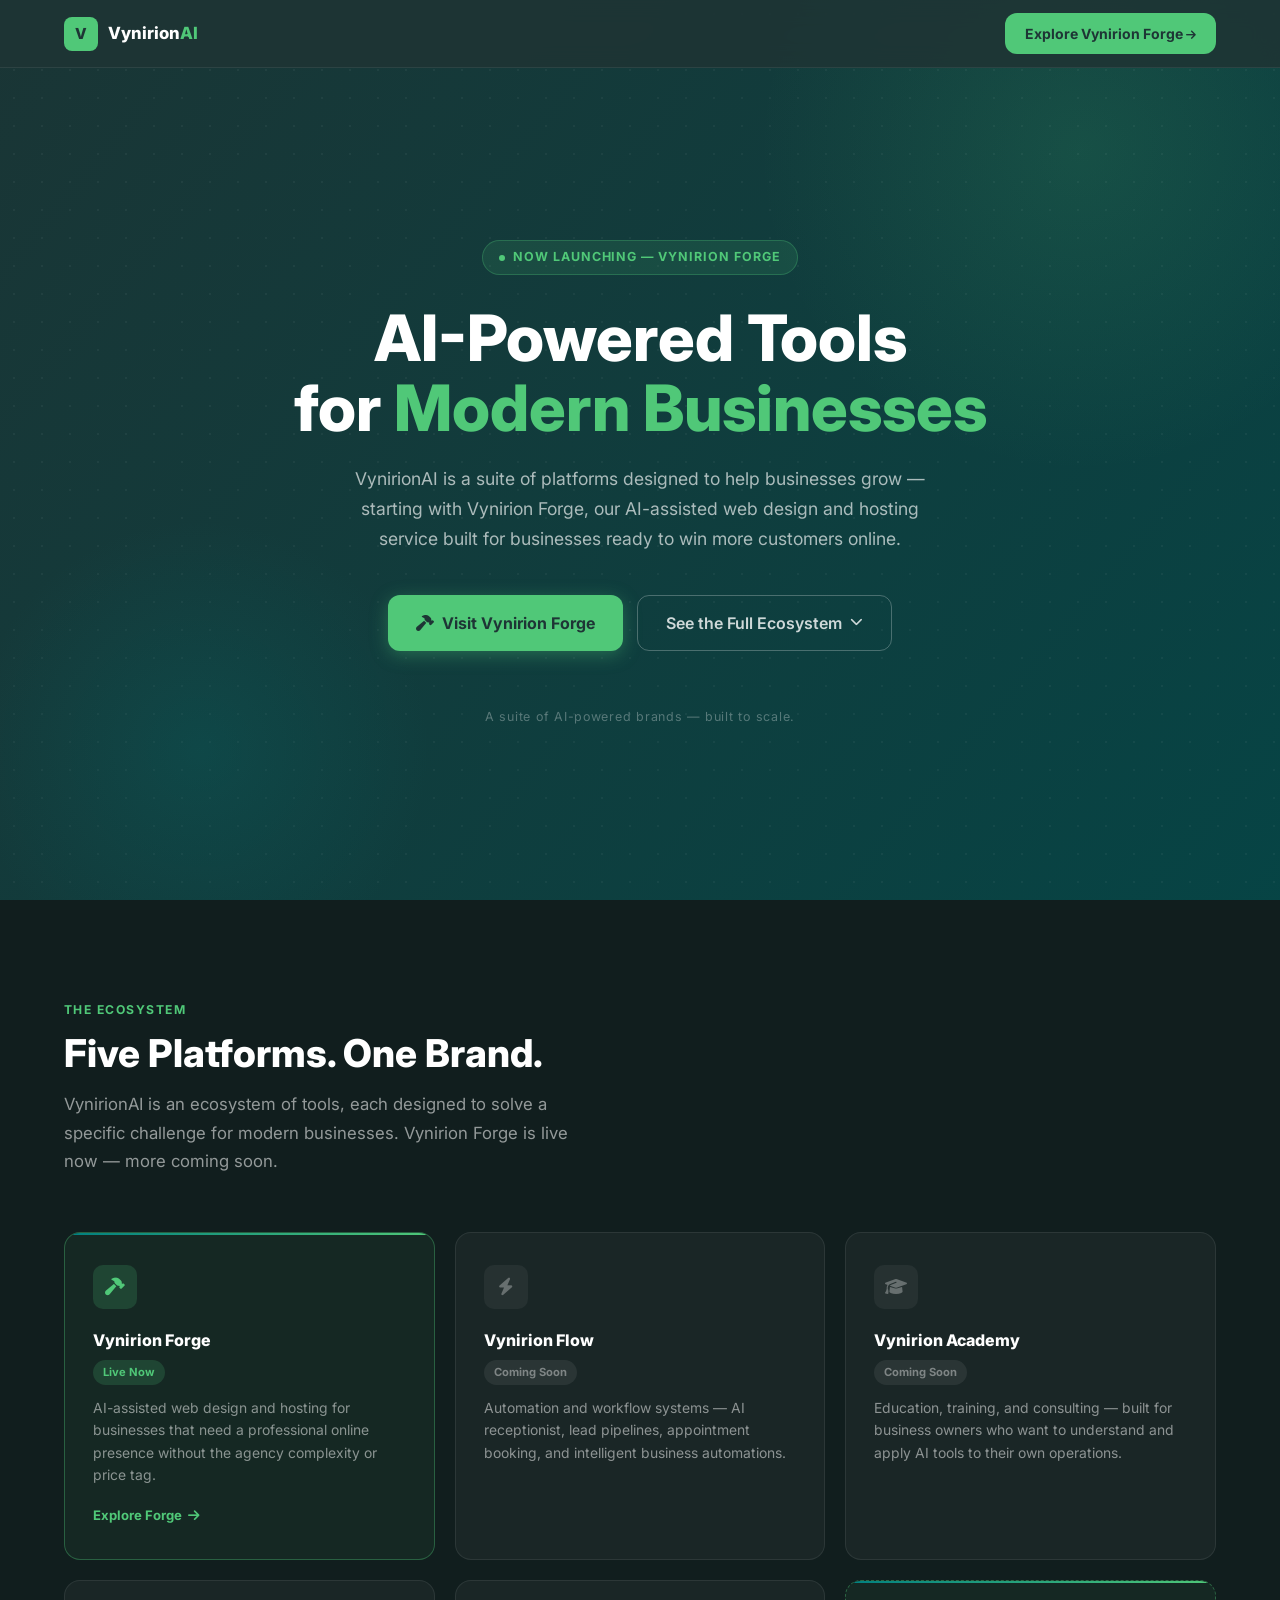
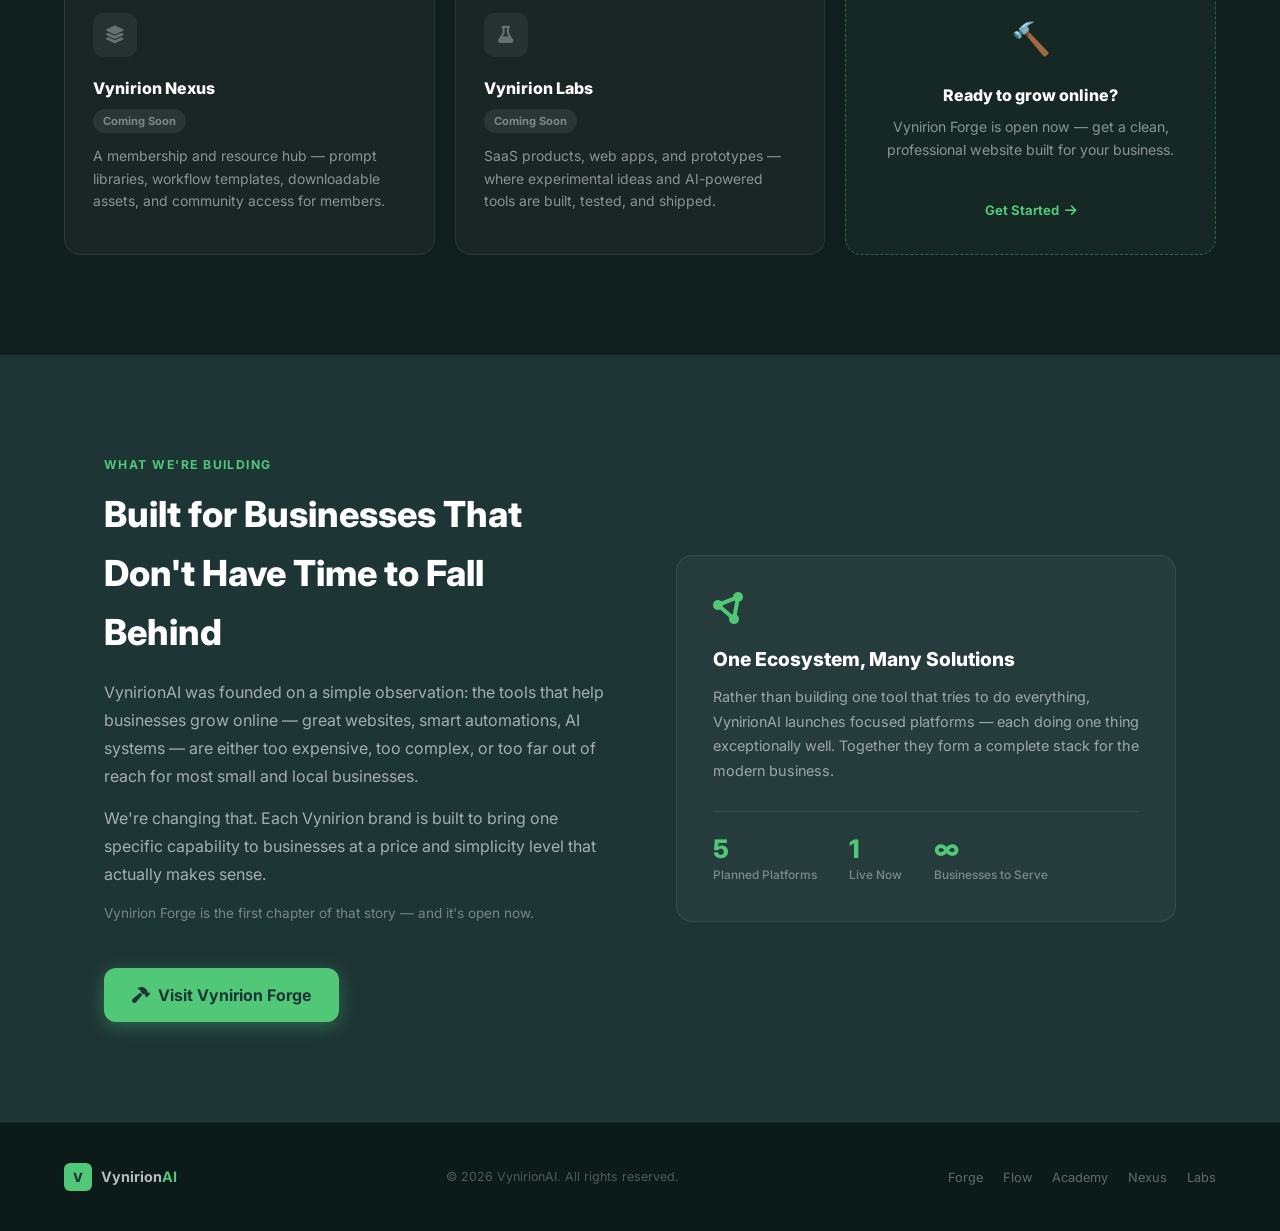
==== index.html @ cfecff51 "Add files via upload" ====
<!DOCTYPE html>
<html lang="en">
<head>
  <meta charset="UTF-8">
  <meta name="viewport" content="width=device-width, initial-scale=1.0">
  <title>VynirionAI — AI-Powered Tools for Modern Businesses</title>
  <meta name="description" content="VynirionAI is a suite of AI-powered platforms built for modern businesses. Currently launching Vynirion Forge — professional web design for businesses ready to grow.">

  <meta property="og:type"        content="website">
  <meta property="og:title"       content="VynirionAI — AI-Powered Tools for Modern Businesses">
  <meta property="og:description" content="The brand behind Vynirion Forge, Flow, Academy, Nexus, and Labs. Currently launching web design services for local businesses.">
  <meta property="og:url"         content="https://vynirionai.com"><!-- UPDATE -->
  <meta property="og:image"       content="https://vynirionai.com/assets/og.jpg"><!-- UPDATE -->
  <meta name="twitter:card"       content="summary_large_image">

  <link href="https://fonts.googleapis.com/css2?family=Inter:wght@400;500;600;700;800&display=swap" rel="stylesheet">
  <link rel="stylesheet" href="https://cdnjs.cloudflare.com/ajax/libs/font-awesome/6.5.0/css/all.min.css">
  <link rel="stylesheet" href="style.css">
</head>
<body>

  <!-- NAV -->
  <nav id="nav">
    <a href="#" class="nav-logo">
      <div class="nav-logo-mark">V</div>
      <span class="nav-logo-name">Vynirion<span class="nav-logo-ai">AI</span></span>
    </a>
    <!-- UPDATE: replace # with forge.vynirionai.com once DNS is live -->
    <a href="https://forge.vynirionai.com" class="nav-cta">
      Explore Vynirion Forge <i class="fa-solid fa-arrow-right" style="font-size:.8em;"></i>
    </a>
  </nav>


  <!-- HERO -->
  <section class="hero">
    <div class="hero-grid"></div>
    <div class="hero-inner">

      <div class="hero-eyebrow">
        <span></span> Now Launching — Vynirion Forge
      </div>

      <h1>AI-Powered Tools<br>for <em>Modern Businesses</em></h1>

      <p class="hero-sub">
        VynirionAI is a suite of platforms designed to help businesses grow — starting with Vynirion Forge, our AI-assisted web design and hosting service built for businesses ready to win more customers online.
      </p>

      <div class="hero-actions">
        <!-- UPDATE: replace # with forge.vynirionai.com -->
        <a href="https://forge.vynirionai.com" class="btn-primary">
          <i class="fa-solid fa-hammer"></i> Visit Vynirion Forge
        </a>
        <a href="#ecosystem" class="btn-ghost">
          See the Full Ecosystem <i class="fa-solid fa-chevron-down" style="font-size:.8em;"></i>
        </a>
      </div>

      <p class="hero-powered">A suite of AI-powered brands &mdash; built to scale.</p>
    </div>
  </section>


  <!-- ECOSYSTEM SECTION -->
  <section class="ecosystem" id="ecosystem">
    <div style="max-width:1200px;margin:0 auto;">
      <div class="section-header">
        <div class="section-label">The Ecosystem</div>
        <h2 class="section-title">Five Platforms. One Brand.</h2>
        <p class="section-sub">VynirionAI is an ecosystem of tools, each designed to solve a specific challenge for modern businesses. Vynirion Forge is live now — more coming soon.</p>
      </div>

      <div class="eco-grid">

        <!-- Forge — ACTIVE -->
        <!-- UPDATE: replace href with forge.vynirionai.com -->
        <a href="https://forge.vynirionai.com" class="eco-card active">
          <div class="eco-card-icon"><i class="fa-solid fa-hammer"></i></div>
          <h3>Vynirion Forge</h3>
          <span class="eco-tag tag-live">Live Now</span>
          <p>AI-assisted web design and hosting for businesses that need a professional online presence without the agency complexity or price tag.</p>
          <span class="eco-arrow">Explore Forge <i class="fa-solid fa-arrow-right"></i></span>
        </a>

        <!-- Flow — Coming Soon -->
        <div class="eco-card coming-soon">
          <div class="eco-card-icon" style="background:rgba(255,255,255,.05);color:rgba(255,255,255,.3);"><i class="fa-solid fa-bolt"></i></div>
          <h3>Vynirion Flow</h3>
          <span class="eco-tag tag-soon">Coming Soon</span>
          <p>Automation and workflow systems — AI receptionist, lead pipelines, appointment booking, and intelligent business automations.</p>
        </div>

        <!-- Academy — Coming Soon -->
        <div class="eco-card coming-soon">
          <div class="eco-card-icon" style="background:rgba(255,255,255,.05);color:rgba(255,255,255,.3);"><i class="fa-solid fa-graduation-cap"></i></div>
          <h3>Vynirion Academy</h3>
          <span class="eco-tag tag-soon">Coming Soon</span>
          <p>Education, training, and consulting — built for business owners who want to understand and apply AI tools to their own operations.</p>
        </div>

        <!-- Nexus — Coming Soon -->
        <div class="eco-card coming-soon">
          <div class="eco-card-icon" style="background:rgba(255,255,255,.05);color:rgba(255,255,255,.3);"><i class="fa-solid fa-layer-group"></i></div>
          <h3>Vynirion Nexus</h3>
          <span class="eco-tag tag-soon">Coming Soon</span>
          <p>A membership and resource hub — prompt libraries, workflow templates, downloadable assets, and community access for members.</p>
        </div>

        <!-- Labs — Coming Soon -->
        <div class="eco-card coming-soon">
          <div class="eco-card-icon" style="background:rgba(255,255,255,.05);color:rgba(255,255,255,.3);"><i class="fa-solid fa-flask"></i></div>
          <h3>Vynirion Labs</h3>
          <span class="eco-tag tag-soon">Coming Soon</span>
          <p>SaaS products, web apps, and prototypes — where experimental ideas and AI-powered tools are built, tested, and shipped.</p>
        </div>

        <!-- Forge CTA card -->
        <a href="https://forge.vynirionai.com" class="eco-card active" style="display:flex;flex-direction:column;justify-content:center;text-align:center;border-style:dashed;border-color:rgba(80,200,120,.4);"><!-- UPDATE href -->
          <div style="font-size:2rem;margin-bottom:16px;">🔨</div>
          <h3 style="margin-bottom:8px;">Ready to grow online?</h3>
          <p style="margin-bottom:20px;font-size:.88rem;">Vynirion Forge is open now — get a clean, professional website built for your business.</p>
          <span class="eco-arrow" style="justify-content:center;">Get Started <i class="fa-solid fa-arrow-right"></i></span>
        </a>

      </div>
    </div>
  </section>


  <!-- MISSION SECTION -->
  <section class="mission-section">
    <div class="mission">
      <div>
        <div class="mission-label">What We're Building</div>
        <h2>Built for Businesses That Don't Have Time to Fall Behind</h2>
        <p>VynirionAI was founded on a simple observation: the tools that help businesses grow online — great websites, smart automations, AI systems — are either too expensive, too complex, or too far out of reach for most small and local businesses.</p>
        <p>We're changing that. Each Vynirion brand is built to bring one specific capability to businesses at a price and simplicity level that actually makes sense.</p>
        <p style="color:rgba(255,255,255,.4);font-size:.85rem;">Vynirion Forge is the first chapter of that story — and it's open now.</p>
        <!-- UPDATE: replace # -->
        <a href="https://forge.vynirionai.com" class="btn-primary" style="margin-top:28px;display:inline-flex;">
          <i class="fa-solid fa-hammer"></i> Visit Vynirion Forge
        </a>
      </div>

      <div>
        <div class="mission-card">
          <i class="fa-solid fa-circle-nodes"></i>
          <h3>One Ecosystem, Many Solutions</h3>
          <p>Rather than building one tool that tries to do everything, VynirionAI launches focused platforms — each doing one thing exceptionally well. Together they form a complete stack for the modern business.</p>
          <div class="mission-stat">
            <div>
              <div class="mstat-num">5</div>
              <div class="mstat-label">Planned Platforms</div>
            </div>
            <div>
              <div class="mstat-num">1</div>
              <div class="mstat-label">Live Now</div>
            </div>
            <div>
              <div class="mstat-num">∞</div>
              <div class="mstat-label">Businesses to Serve</div>
            </div>
          </div>
        </div>
      </div>
    </div>
  </section>


  <!-- FOOTER -->
  <footer>
    <a href="#" class="footer-logo">
      <div class="footer-logo-mark">V</div>
      <span class="footer-logo-name">Vynirion<span class="footer-logo-ai">AI</span></span>
    </a>
    <span class="footer-copy">&copy; 2026 VynirionAI. All rights reserved.</span>
    <div class="footer-links">
      <!-- UPDATE: add real links as each brand launches -->
      <a href="https://forge.vynirionai.com">Forge</a>
      <a href="#">Flow</a>
      <a href="#">Academy</a>
      <a href="#">Nexus</a>
      <a href="#">Labs</a>
    </div>
  </footer>


  <script src="script.js"></script>
</body>
</html>
---- style.css ----
/* ============================================================
   VYNIRIONAI — style.css  (Hub / Brand page)

   Same brand tokens as all VynirionAI properties.
   --teal:    #008080  Teal Blue
   --emerald: #50C878  Muted Emerald Green
   --ivory:   #FFFFF0  Soft Ivory
   --slate:   #2F4F4F  Dark Slate Grey
   ============================================================ */

*, *::before, *::after { box-sizing: border-box; margin: 0; padding: 0; }
html { scroll-behavior: smooth; }

:root {
  --teal:         #008080;
  --teal-dark:    #006666;
  --emerald:      #50C878;
  --emerald-dark: #3aaf5e;
  --ivory:        #FFFFF0;
  --slate:        #2F4F4F;
  --slate-dark:   #1e3535;
  --white:        #ffffff;
  --gray:         rgba(255,255,255,.6);
  --font:         'Inter', sans-serif;
  --radius:       12px;
  --nav-h:        68px;
}

body {
  font-family: var(--font);
  background: var(--slate-dark);
  color: var(--white);
  line-height: 1.65;
  overflow-x: hidden;
}

/* ── NAV ── */
nav {
  position: fixed; top: 0; left: 0; right: 0; z-index: 100;
  height: var(--nav-h);
  display: flex; align-items: center; justify-content: space-between;
  padding: 0 5%;
  background: rgba(30,53,53,.9);
  backdrop-filter: blur(12px);
  border-bottom: 1px solid rgba(255,255,255,.07);
  transition: background .3s;
}
nav.scrolled { background: rgba(20,40,40,.97); box-shadow: 0 2px 20px rgba(0,0,0,.3); }

.nav-logo { display: flex; align-items: center; gap: 10px; text-decoration: none; }
.nav-logo-mark {
  width: 34px; height: 34px; border-radius: 8px; background: var(--emerald);
  display: flex; align-items: center; justify-content: center;
  color: var(--slate-dark); font-size: .95rem; font-weight: 800;
  transition: transform .3s;
}
.nav-logo:hover .nav-logo-mark { transform: rotate(8deg) scale(1.05); }
.nav-logo-name { color: var(--white); font-size: 1.05rem; font-weight: 800; }
.nav-logo-ai   { color: var(--emerald); }

.nav-cta {
  background: var(--emerald); color: var(--slate-dark);
  padding: 9px 20px; border-radius: var(--radius);
  font-weight: 700; font-size: .875rem;
  text-decoration: none; transition: background .2s, transform .15s;
}
.nav-cta:hover { background: var(--emerald-dark); transform: translateY(-1px); }

/* ── HERO ── */
.hero {
  min-height: 100vh;
  padding-top: var(--nav-h);
  display: flex; align-items: center;
  position: relative; overflow: hidden;
  background: linear-gradient(-50deg, #111e1e, #1e3535, #00494a, #1a3535);
  background-size: 400% 400%;
  animation: bgShift 20s ease infinite;
}
@keyframes bgShift {
  0%,100% { background-position: 0% 50%; }
  50%      { background-position: 100% 50%; }
}

/* Glow orbs */
.hero::before {
  content: ''; position: absolute;
  width: 700px; height: 700px; border-radius: 50%;
  background: radial-gradient(circle, rgba(80,200,120,.13) 0%, transparent 65%);
  top: -200px; right: -150px;
  animation: orb 14s ease-in-out infinite;
}
.hero::after {
  content: ''; position: absolute;
  width: 500px; height: 500px; border-radius: 50%;
  background: radial-gradient(circle, rgba(0,128,128,.18) 0%, transparent 65%);
  bottom: -100px; left: -50px;
  animation: orb 18s ease-in-out infinite reverse;
}
@keyframes orb {
  0%,100% { transform: translate(0,0); }
  50%      { transform: translate(40px,-40px); }
}

/* Dot grid */
.hero-grid {
  position: absolute; inset: 0;
  background-image: radial-gradient(rgba(255,255,255,.045) 1px, transparent 1px);
  background-size: 28px 28px;
  pointer-events: none;
}

.hero-inner {
  position: relative; z-index: 2;
  width: 100%; max-width: 900px;
  margin: 0 auto; padding: 80px 5%;
  text-align: center;
}

.hero-eyebrow {
  display: inline-flex; align-items: center; gap: 8px;
  background: rgba(80,200,120,.12); border: 1px solid rgba(80,200,120,.28);
  color: var(--emerald); padding: 6px 16px; border-radius: 100px;
  font-size: .78rem; font-weight: 700; letter-spacing: .08em;
  text-transform: uppercase; margin-bottom: 28px;
}
.hero-eyebrow span { width: 6px; height: 6px; border-radius: 50%; background: var(--emerald); animation: pulse 2s ease infinite; }
@keyframes pulse { 0%,100%{opacity:1;transform:scale(1)} 50%{opacity:.5;transform:scale(.8)} }

.hero h1 {
  font-size: clamp(2.4rem, 5vw, 4rem);
  font-weight: 800; line-height: 1.1;
  color: var(--white); margin-bottom: 20px;
}
.hero h1 em { color: var(--emerald); font-style: normal; }

.hero-sub {
  font-size: 1.1rem; color: rgba(255,255,255,.65);
  max-width: 600px; margin: 0 auto 40px; line-height: 1.72;
}

.hero-actions { display: flex; gap: 14px; justify-content: center; flex-wrap: wrap; margin-bottom: 56px; }

.btn-primary {
  display: inline-flex; align-items: center; gap: 8px;
  background: var(--emerald); color: var(--slate-dark);
  padding: 14px 28px; border-radius: var(--radius);
  font-weight: 700; font-size: 1rem; text-decoration: none;
  transition: background .2s, transform .15s, box-shadow .2s;
  box-shadow: 0 4px 18px rgba(80,200,120,.35);
}
.btn-primary:hover { background: var(--emerald-dark); transform: translateY(-2px); box-shadow: 0 8px 28px rgba(80,200,120,.45); }

.btn-ghost {
  display: inline-flex; align-items: center; gap: 8px;
  background: transparent; color: rgba(255,255,255,.8);
  padding: 14px 28px; border-radius: var(--radius);
  font-weight: 600; font-size: 1rem; text-decoration: none;
  border: 1.5px solid rgba(255,255,255,.25);
  transition: border-color .2s, color .2s, transform .15s;
}
.btn-ghost:hover { border-color: var(--emerald); color: var(--emerald); transform: translateY(-2px); }

/* Powered-by strip in hero */
.hero-powered {
  font-size: .78rem; color: rgba(255,255,255,.3);
  letter-spacing: .06em;
}

/* ── ECOSYSTEM SECTION ── */
.ecosystem {
  padding: 100px 5%;
  background: #111e1e;
}
.section-label {
  color: var(--emerald); font-size: .76rem; font-weight: 700;
  letter-spacing: .12em; text-transform: uppercase; margin-bottom: 10px;
}
.section-title {
  font-size: clamp(1.8rem, 3vw, 2.6rem); font-weight: 800;
  color: var(--white); margin-bottom: 14px; line-height: 1.2;
}
.section-sub {
  font-size: 1.05rem; color: rgba(255,255,255,.55);
  max-width: 540px; line-height: 1.7;
}
.section-header { margin-bottom: 56px; }

.eco-grid {
  display: grid;
  grid-template-columns: repeat(3, 1fr);
  gap: 20px;
}

.eco-card {
  background: rgba(255,255,255,.04);
  border: 1px solid rgba(255,255,255,.08);
  border-radius: 16px; padding: 32px 28px;
  transition: border-color .2s, background .2s, transform .2s;
  position: relative; overflow: hidden;
  text-decoration: none; color: inherit;
  display: block;
}
.eco-card::before {
  content: ''; position: absolute; top: 0; left: 0; right: 0; height: 2px;
  background: linear-gradient(to right, var(--teal), var(--emerald));
  opacity: 0; transition: opacity .2s;
}
.eco-card.active { border-color: rgba(80,200,120,.35); background: rgba(80,200,120,.06); }
.eco-card.active::before { opacity: 1; }
.eco-card:hover:not(.coming-soon) { border-color: rgba(80,200,120,.3); background: rgba(80,200,120,.05); transform: translateY(-3px); }
.eco-card:hover:not(.coming-soon)::before { opacity: .7; }

.eco-card-icon {
  width: 44px; height: 44px; border-radius: 10px;
  background: rgba(80,200,120,.12);
  display: flex; align-items: center; justify-content: center;
  color: var(--emerald); font-size: 1.1rem;
  margin-bottom: 18px;
}
.eco-card.active .eco-card-icon { background: rgba(80,200,120,.18); }
.eco-card h3 { font-size: 1rem; font-weight: 800; color: var(--white); margin-bottom: 4px; }
.eco-card .eco-tag {
  font-size: .7rem; font-weight: 700; padding: 3px 10px;
  border-radius: 100px; margin-bottom: 12px; display: inline-block;
}
.tag-live { background: rgba(80,200,120,.18); color: var(--emerald); }
.tag-soon { background: rgba(255,255,255,.07); color: rgba(255,255,255,.4); }
.eco-card p { font-size: .87rem; color: rgba(255,255,255,.5); line-height: 1.62; }
.eco-card .eco-arrow {
  display: inline-flex; align-items: center; gap: 6px;
  color: var(--emerald); font-size: .82rem; font-weight: 700;
  margin-top: 18px; text-decoration: none;
  transition: gap .2s;
}
.eco-card:hover .eco-arrow { gap: 10px; }

/* ── ABOUT / MISSION ── */
.mission {
  padding: 100px 5%;
  background: var(--slate-dark);
  display: grid; grid-template-columns: 1fr 1fr;
  gap: 72px; align-items: center;
  max-width: 1200px; margin: 0 auto;
}
/* wrap in section for full-width bg */
.mission-section { background: var(--slate-dark); }
.mission-label { color: var(--emerald); font-size: .76rem; font-weight: 700; letter-spacing: .12em; text-transform: uppercase; margin-bottom: 10px; }
.mission h2 { font-size: clamp(1.8rem, 2.8vw, 2.4rem); font-weight: 800; color: var(--white); margin-bottom: 16px; }
.mission p { font-size: 1rem; color: rgba(255,255,255,.6); line-height: 1.75; margin-bottom: 14px; }

.mission-card {
  background: rgba(255,255,255,.04); border: 1px solid rgba(255,255,255,.08);
  border-radius: 16px; padding: 36px;
}
.mission-card i { font-size: 2rem; color: var(--emerald); margin-bottom: 20px; display: block; }
.mission-card h3 { font-size: 1.2rem; font-weight: 800; color: var(--white); margin-bottom: 10px; }
.mission-card p { font-size: .9rem; color: rgba(255,255,255,.55); line-height: 1.7; }
.mission-stat { display: flex; gap: 32px; margin-top: 28px; padding-top: 24px; border-top: 1px solid rgba(255,255,255,.08); }
.mstat-num { font-size: 1.6rem; font-weight: 800; color: var(--emerald); line-height: 1; }
.mstat-label { font-size: .74rem; color: rgba(255,255,255,.4); font-weight: 500; margin-top: 4px; }

/* ── FOOTER ── */
footer {
  background: #0d1a1a;
  padding: 40px 5%;
  display: flex; align-items: center; justify-content: space-between;
  flex-wrap: wrap; gap: 16px;
  border-top: 1px solid rgba(255,255,255,.06);
}
.footer-logo { display: flex; align-items: center; gap: 9px; text-decoration: none; }
.footer-logo-mark {
  width: 28px; height: 28px; border-radius: 6px; background: var(--emerald);
  display: flex; align-items: center; justify-content: center;
  color: var(--slate-dark); font-size: .8rem; font-weight: 800;
}
.footer-logo-name { color: rgba(255,255,255,.7); font-weight: 700; font-size: .9rem; }
.footer-logo-ai { color: var(--emerald); }
.footer-copy { font-size: .78rem; color: rgba(255,255,255,.28); }
.footer-links { display: flex; gap: 20px; }
.footer-links a { color: rgba(255,255,255,.35); text-decoration: none; font-size: .8rem; transition: color .2s; }
.footer-links a:hover { color: var(--emerald); }

/* ── RESPONSIVE ── */
@media (max-width: 900px) {
  .eco-grid { grid-template-columns: repeat(2, 1fr); }
  .mission { grid-template-columns: 1fr; gap: 40px; padding: 64px 5%; }
}
@media (max-width: 600px) {
  .eco-grid { grid-template-columns: 1fr; }
  .hero-actions { flex-direction: column; align-items: center; }
  footer { flex-direction: column; text-align: center; }
  .footer-links { justify-content: center; }
}
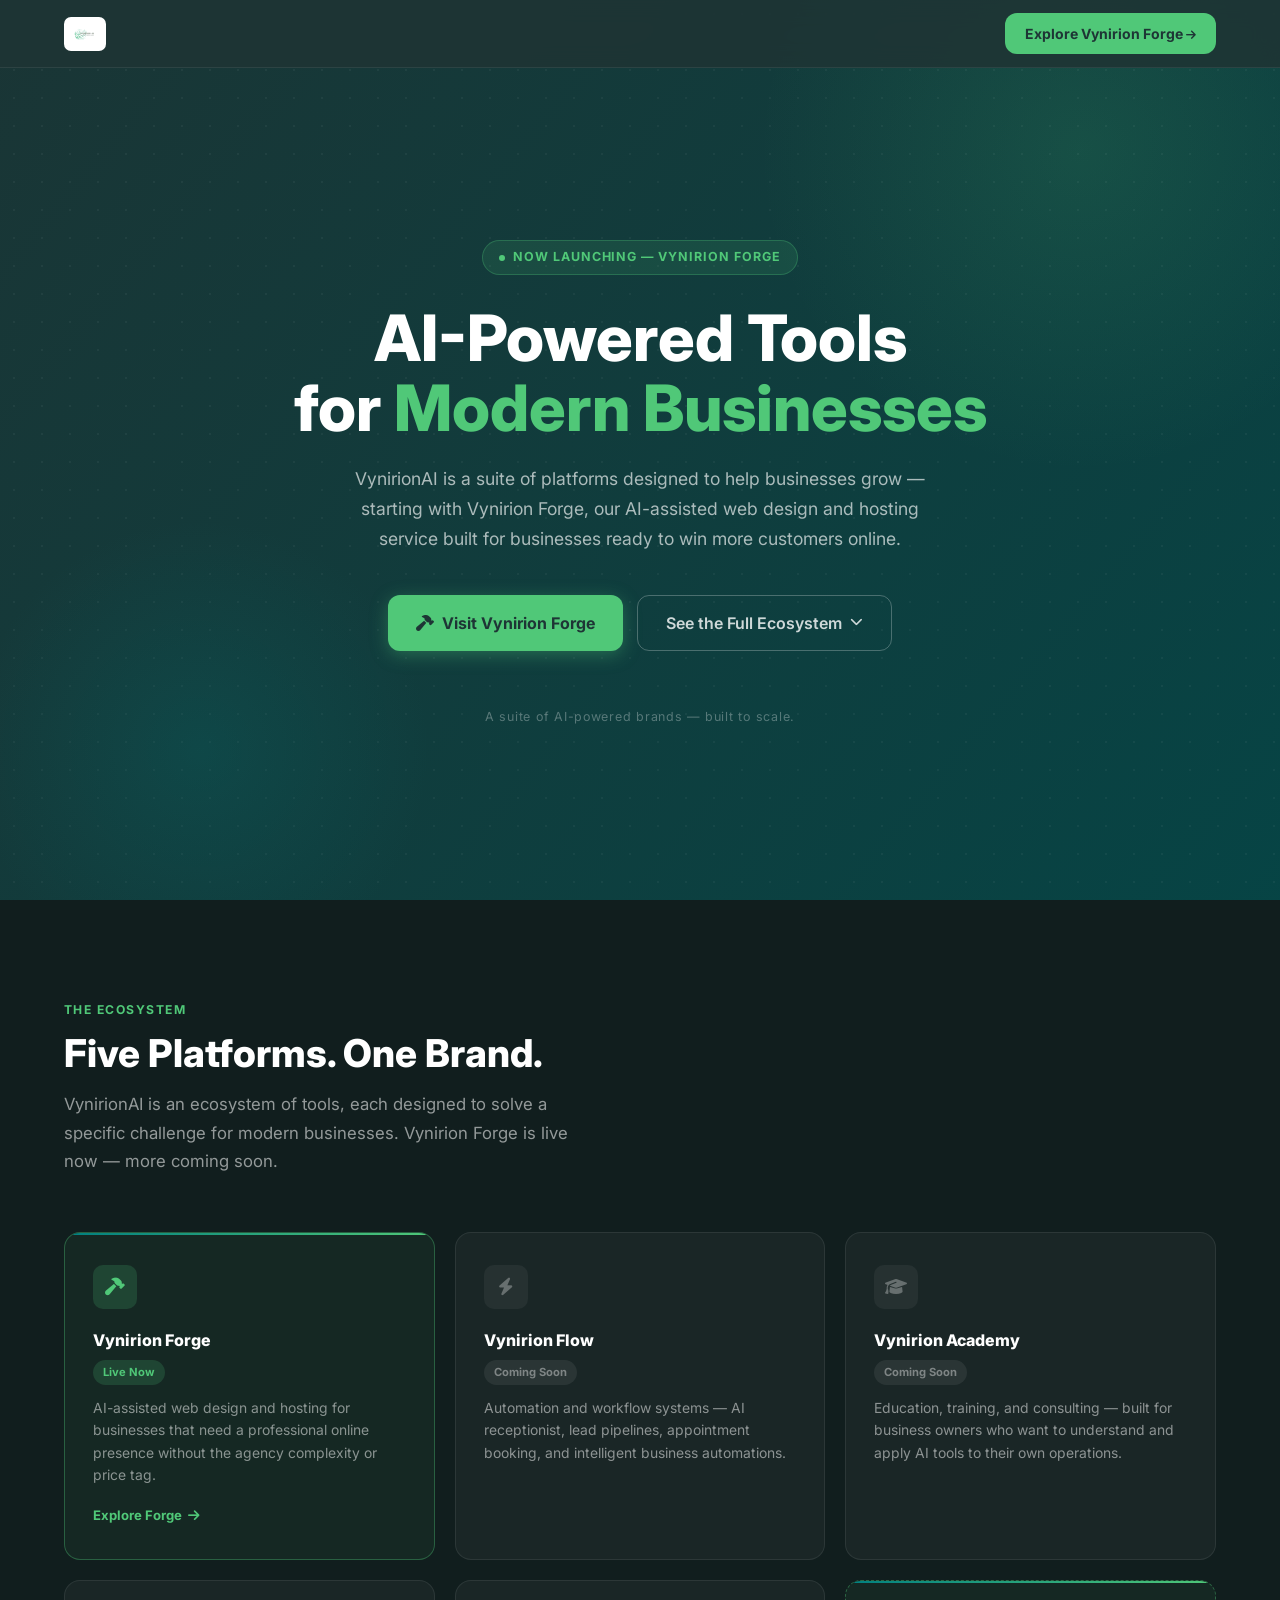
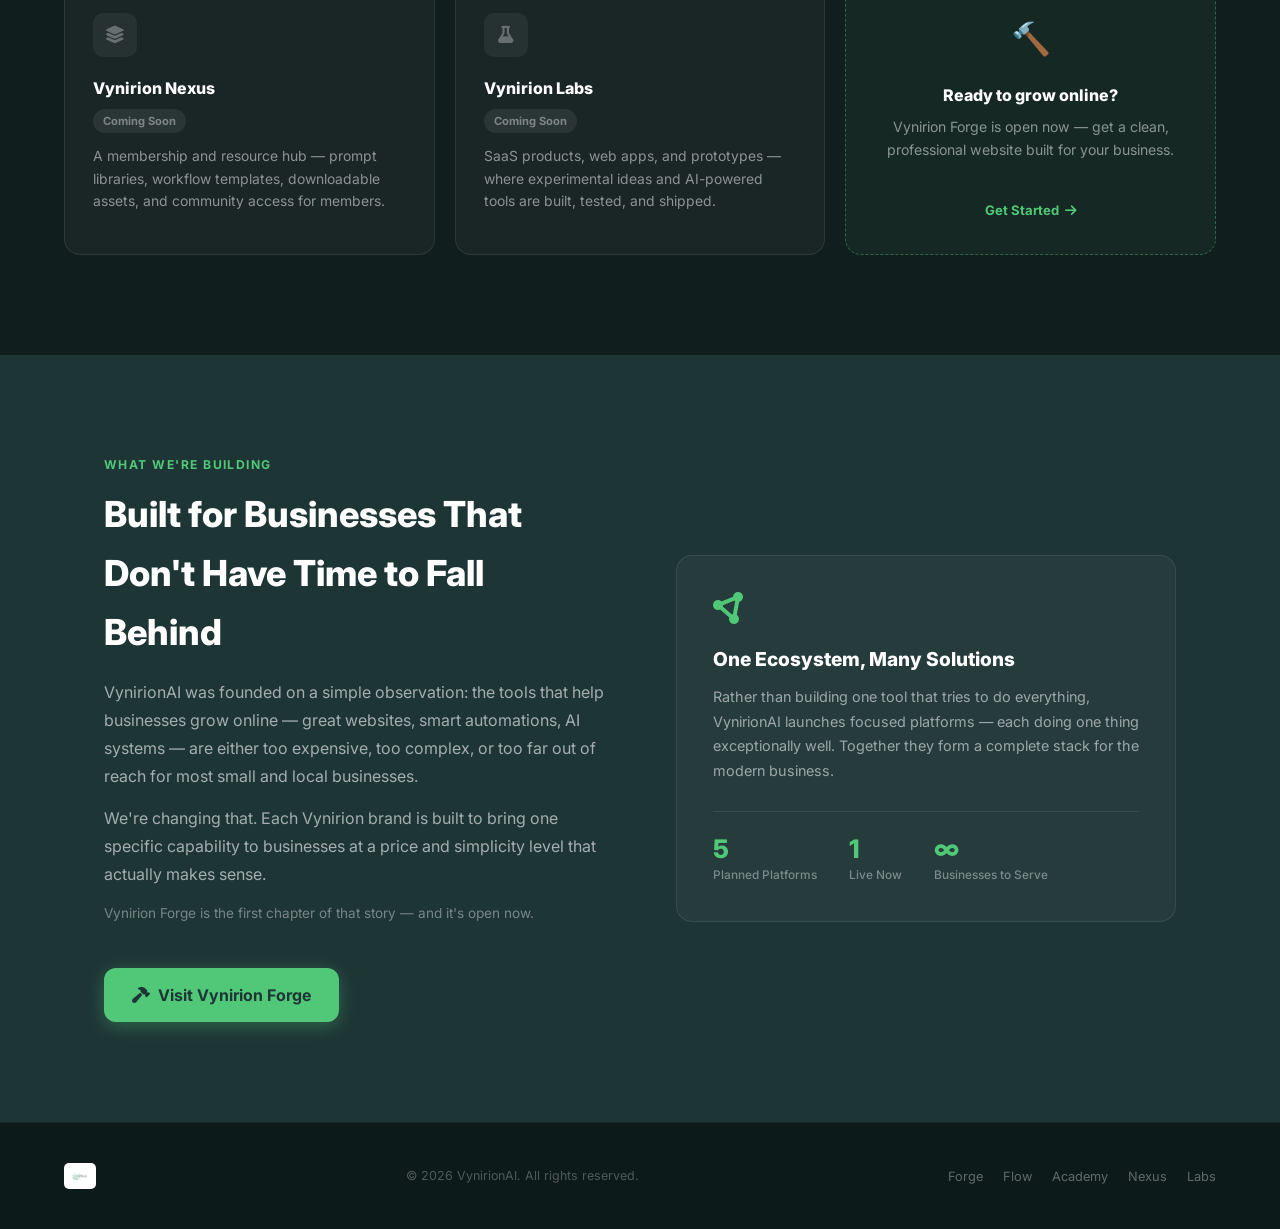
==== commit 4f57b839: "Add files via upload" ====
--- a/index.html
+++ b/index.html
@@ -22,11 +22,9 @@
   <!-- NAV -->
   <nav id="nav">
     <a href="#" class="nav-logo">
-      <div class="nav-logo-mark">V</div>
-      <span class="nav-logo-name">Vynirion<span class="nav-logo-ai">AI</span></span>
+      <img src="assets/vynirionai-logo.png" alt="VynirionAI" class="nav-logo-img">
     </a>
-    <!-- UPDATE: replace # with forge.vynirionai.com once DNS is live -->
-    <a href="https://forge.vynirionai.com" class="nav-cta">
+    <a href="/vynirion-forge/" class="nav-cta">
       Explore Vynirion Forge <i class="fa-solid fa-arrow-right" style="font-size:.8em;"></i>
     </a>
   </nav>
@@ -48,8 +46,7 @@
       </p>
 
       <div class="hero-actions">
-        <!-- UPDATE: replace # with forge.vynirionai.com -->
-        <a href="https://forge.vynirionai.com" class="btn-primary">
+        <a href="/vynirion-forge/" class="btn-primary">
           <i class="fa-solid fa-hammer"></i> Visit Vynirion Forge
         </a>
         <a href="#ecosystem" class="btn-ghost">
@@ -74,8 +71,7 @@
       <div class="eco-grid">
 
         <!-- Forge — ACTIVE -->
-        <!-- UPDATE: replace href with forge.vynirionai.com -->
-        <a href="https://forge.vynirionai.com" class="eco-card active">
+        <a href="/vynirion-forge/" class="eco-card active">
           <div class="eco-card-icon"><i class="fa-solid fa-hammer"></i></div>
           <h3>Vynirion Forge</h3>
           <span class="eco-tag tag-live">Live Now</span>
@@ -116,7 +112,7 @@
         </div>
 
         <!-- Forge CTA card -->
-        <a href="https://forge.vynirionai.com" class="eco-card active" style="display:flex;flex-direction:column;justify-content:center;text-align:center;border-style:dashed;border-color:rgba(80,200,120,.4);"><!-- UPDATE href -->
+        <a href="/vynirion-forge/" class="eco-card active" style="display:flex;flex-direction:column;justify-content:center;text-align:center;border-style:dashed;border-color:rgba(80,200,120,.4);"><!-- UPDATE href -->
           <div style="font-size:2rem;margin-bottom:16px;">🔨</div>
           <h3 style="margin-bottom:8px;">Ready to grow online?</h3>
           <p style="margin-bottom:20px;font-size:.88rem;">Vynirion Forge is open now — get a clean, professional website built for your business.</p>
@@ -138,7 +134,7 @@
         <p>We're changing that. Each Vynirion brand is built to bring one specific capability to businesses at a price and simplicity level that actually makes sense.</p>
         <p style="color:rgba(255,255,255,.4);font-size:.85rem;">Vynirion Forge is the first chapter of that story — and it's open now.</p>
         <!-- UPDATE: replace # -->
-        <a href="https://forge.vynirionai.com" class="btn-primary" style="margin-top:28px;display:inline-flex;">
+        <a href="/vynirion-forge/" class="btn-primary" style="margin-top:28px;display:inline-flex;">
           <i class="fa-solid fa-hammer"></i> Visit Vynirion Forge
         </a>
       </div>
@@ -171,13 +167,12 @@
   <!-- FOOTER -->
   <footer>
     <a href="#" class="footer-logo">
-      <div class="footer-logo-mark">V</div>
-      <span class="footer-logo-name">Vynirion<span class="footer-logo-ai">AI</span></span>
+      <img src="assets/vynirionai-logo.png" alt="VynirionAI" class="footer-logo-img">
     </a>
     <span class="footer-copy">&copy; 2026 VynirionAI. All rights reserved.</span>
     <div class="footer-links">
       <!-- UPDATE: add real links as each brand launches -->
-      <a href="https://forge.vynirionai.com">Forge</a>
+      <a href="/vynirion-forge/">Forge</a>
       <a href="#">Flow</a>
       <a href="#">Academy</a>
       <a href="#">Nexus</a>
--- a/style.css
+++ b/style.css
@@ -57,6 +57,11 @@
 .nav-logo:hover .nav-logo-mark { transform: rotate(8deg) scale(1.05); }
 .nav-logo-name { color: var(--white); font-size: 1.05rem; font-weight: 800; }
 .nav-logo-ai   { color: var(--emerald); }
+.nav-logo-img  {
+  height: 34px; width: auto; display: block;
+  border-radius: 7px; background: var(--white);
+  padding: 2px 6px;
+}
 
 .nav-cta {
   background: var(--emerald); color: var(--slate-dark);
@@ -275,6 +280,11 @@
 }
 .footer-logo-name { color: rgba(255,255,255,.7); font-weight: 700; font-size: .9rem; }
 .footer-logo-ai { color: var(--emerald); }
+.footer-logo-img {
+  height: 26px; width: auto; display: block;
+  border-radius: 5px; background: var(--white);
+  padding: 2px 5px;
+}
 .footer-copy { font-size: .78rem; color: rgba(255,255,255,.28); }
 .footer-links { display: flex; gap: 20px; }
 .footer-links a { color: rgba(255,255,255,.35); text-decoration: none; font-size: .8rem; transition: color .2s; }
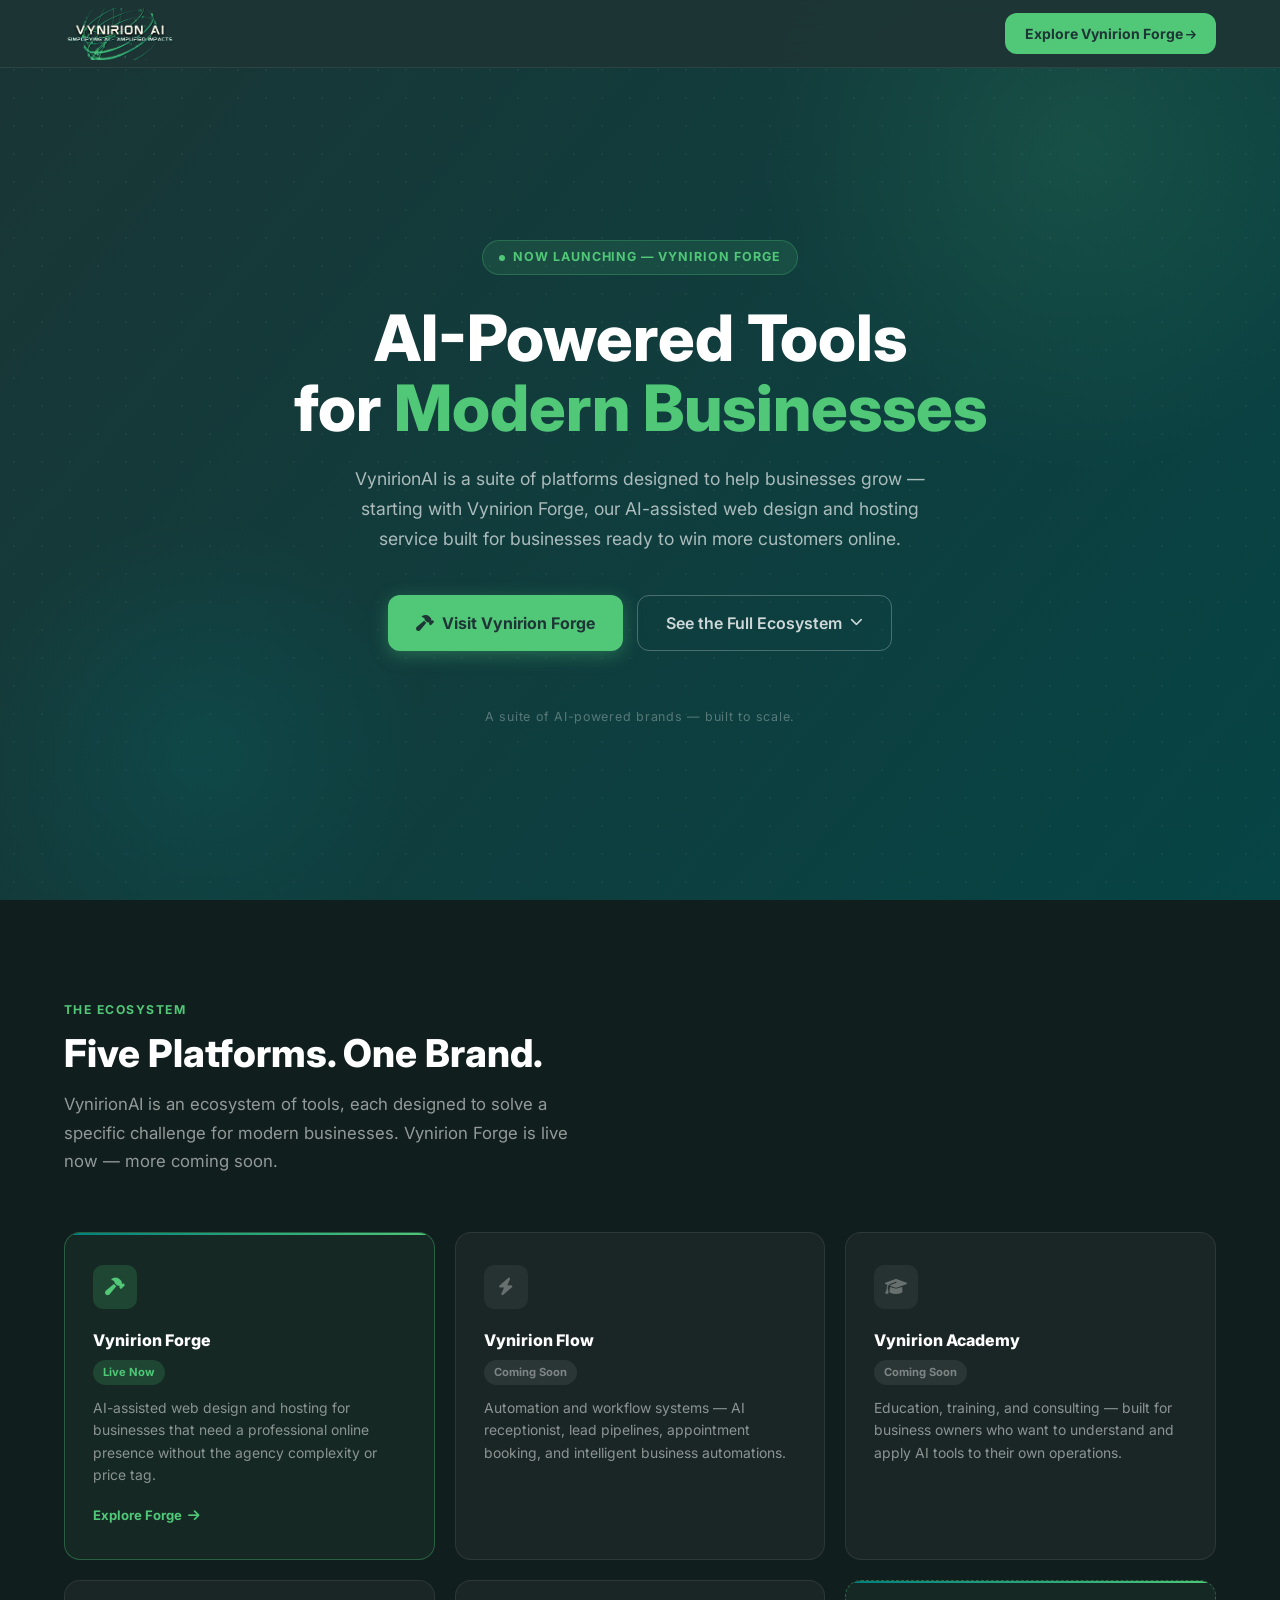
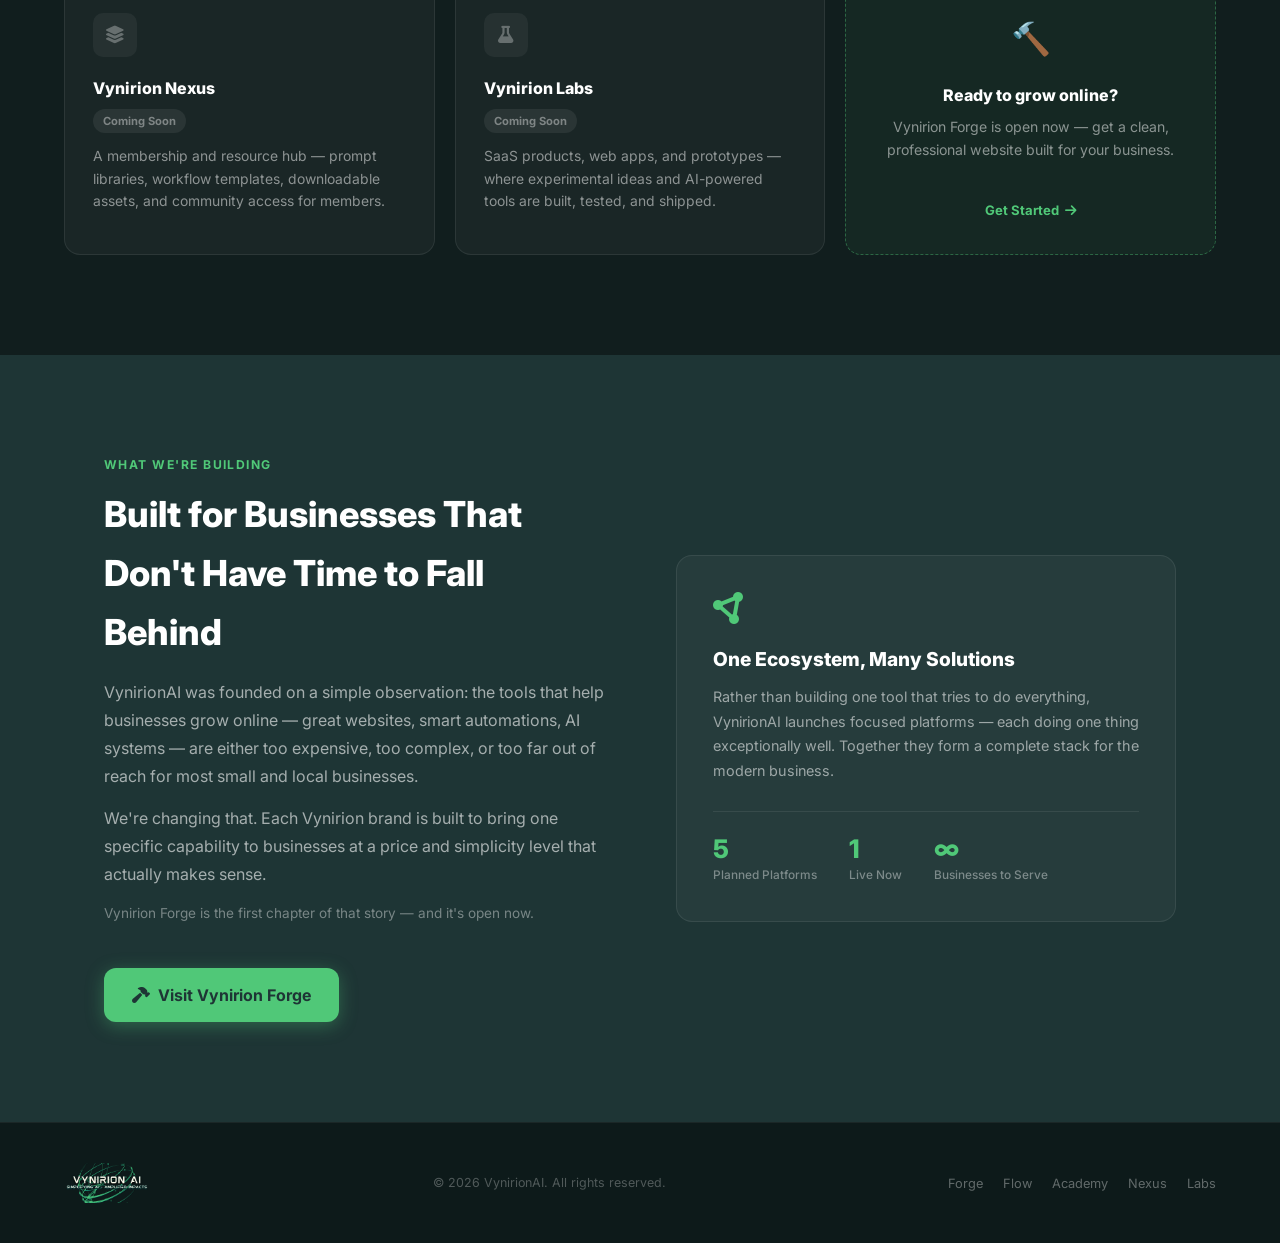
==== commit 8d57eb92: "Add files via upload" ====
--- a/index.html
+++ b/index.html
@@ -22,7 +22,7 @@
   <!-- NAV -->
   <nav id="nav">
     <a href="#" class="nav-logo">
-      <img src="assets/vynirionai-logo.png" alt="VynirionAI" class="nav-logo-img">
+      <img src="assets/vynirionai-logo.png" alt="VynirionAI" class="nav-logo-img" style="width:112px;height:52px;object-fit:cover;object-position:center;">
     </a>
     <a href="/vynirion-forge/" class="nav-cta">
       Explore Vynirion Forge <i class="fa-solid fa-arrow-right" style="font-size:.8em;"></i>
@@ -167,7 +167,7 @@
   <!-- FOOTER -->
   <footer>
     <a href="#" class="footer-logo">
-      <img src="assets/vynirionai-logo.png" alt="VynirionAI" class="footer-logo-img">
+      <img src="assets/vynirionai-logo.png" alt="VynirionAI" class="footer-logo-img" style="width:86px;height:40px;object-fit:cover;object-position:center;">
     </a>
     <span class="footer-copy">&copy; 2026 VynirionAI. All rights reserved.</span>
     <div class="footer-links">
--- a/style.css
+++ b/style.css
@@ -58,9 +58,8 @@
 .nav-logo-name { color: var(--white); font-size: 1.05rem; font-weight: 800; }
 .nav-logo-ai   { color: var(--emerald); }
 .nav-logo-img  {
-  height: 34px; width: auto; display: block;
-  border-radius: 7px; background: var(--white);
-  padding: 2px 6px;
+  width: 112px; height: 52px; display: block;
+  object-fit: cover; object-position: center;
 }
 
 .nav-cta {
@@ -281,9 +280,8 @@
 .footer-logo-name { color: rgba(255,255,255,.7); font-weight: 700; font-size: .9rem; }
 .footer-logo-ai { color: var(--emerald); }
 .footer-logo-img {
-  height: 26px; width: auto; display: block;
-  border-radius: 5px; background: var(--white);
-  padding: 2px 5px;
+  width: 86px; height: 40px; display: block;
+  object-fit: cover; object-position: center;
 }
 .footer-copy { font-size: .78rem; color: rgba(255,255,255,.28); }
 .footer-links { display: flex; gap: 20px; }
